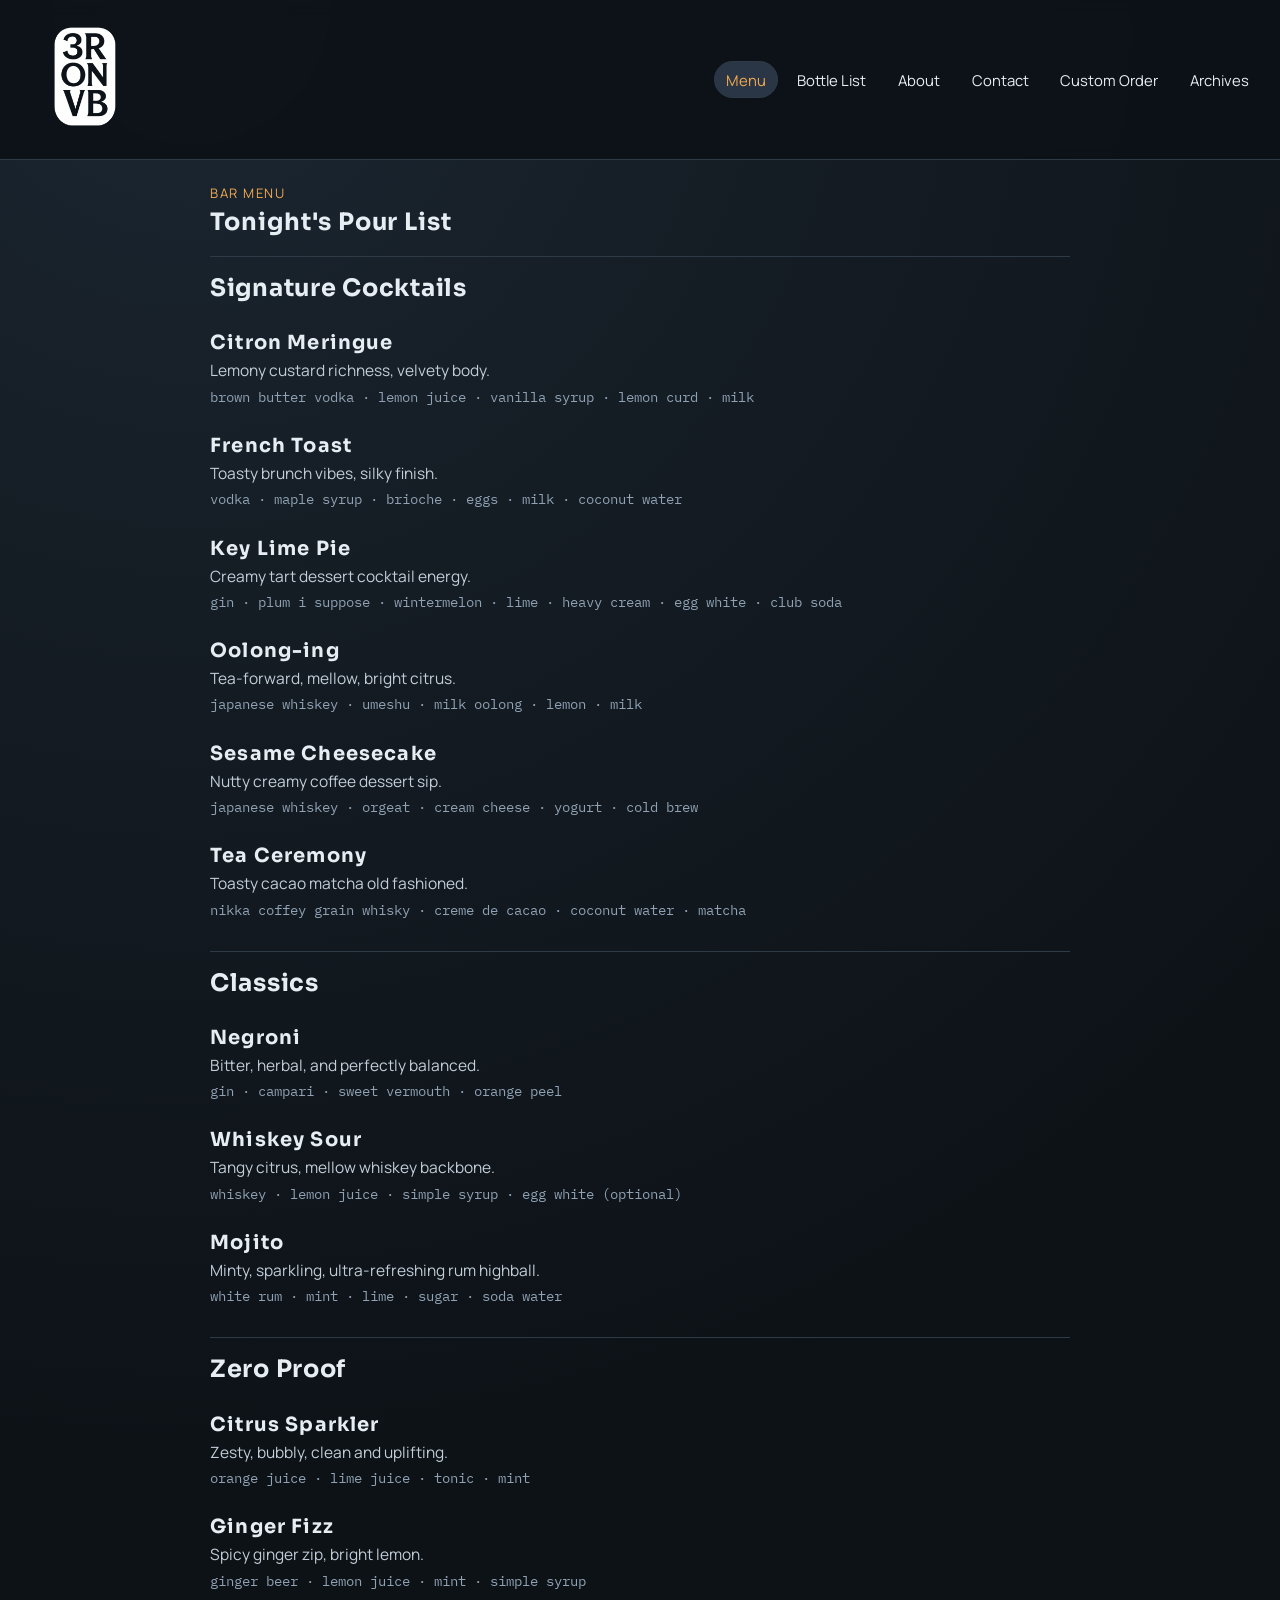
==== index.html @ d20ed1bb "initial menu website for 3rOnVb" ====
<!DOCTYPE html>
<html lang="en">
  <head>
    <meta charset="UTF-8" />
    <meta name="viewport" content="width=device-width, initial-scale=1.0" />
    <title>3R on VB | Menu</title>
    <link rel="stylesheet" href="styles.css?v=20260219" />
  </head>
  <body>
    <header class="site-header">
      <a class="brand" href="index.html"><img src="assets/3R_ON_VB_WHITE.png" alt="3R on VB" /></a>
      <button class="menu-toggle" type="button" aria-label="Toggle navigation" aria-expanded="false">
        <span></span>
        <span></span>
        <span></span>
      </button>
      <nav class="site-nav">
        <a class="active" href="index.html">Menu</a>
        <a href="bottle-list.html">Bottle List</a>
        <a href="about.html">About</a>
        <a href="contact.html">Contact</a>
        <a href="custom-order.html">Custom Order</a>
        <a href="archives.html">Archives</a>
      </nav>
    </header>

    <main class="page">
      <section class="hero">
        <p class="eyebrow">Bar Menu</p>
        <h1>Tonight's Pour List</h1>
      </section>

      <div id="menu-root"></div>
    </main>

    <script src="menu-data.js?v=20260219"></script>
    <script src="script.js?v=20260219"></script>
  </body>
</html>
---- styles.css ----
@import url("https://fonts.googleapis.com/css2?family=IBM+Plex+Mono:wght@400;500&family=Manrope:wght@400;500;700&family=Sora:wght@500;700&display=swap");

:root {
  --bg: #0d1217;
  --bg-glow: #151d25;
  --text: #e6edf3;
  --text-soft: #a9b5c2;
  --panel: #131b24;
  --accent: #f0a94f;
  --accent-soft: #2a3645;
  --line: #2f3a47;
  --chip: #1b2530;
}

* {
  box-sizing: border-box;
}

body {
  margin: 0;
  min-height: 100vh;
  font-family: "Manrope", sans-serif;
  color: var(--text);
  background: radial-gradient(circle at 15% 0%, #1c2732 0%, var(--bg-glow) 28%, var(--bg) 75%);
}

.site-header {
  position: sticky;
  top: 0;
  z-index: 20;
  display: flex;
  align-items: center;
  justify-content: flex-start;
  gap: 1.2rem;
  min-height: 106px;
  padding: 0.85rem 1.2rem;
  border-bottom: 1px solid var(--line);
  background: rgba(13, 18, 23, 0.92);
  backdrop-filter: blur(7px);
}

.brand {
  font-family: "Sora", "Manrope", sans-serif;
  color: var(--text);
  text-decoration: none;
  letter-spacing: 0.06em;
  text-transform: uppercase;
  font-weight: 700;
  white-space: nowrap;
  display: inline-flex;
  align-items: center;
}

.brand img {
  height: 132px;
  width: auto;
  display: block;
}

.menu-toggle {
  display: none;
  margin-left: auto;
  width: 42px;
  height: 42px;
  border: 1px solid var(--line);
  border-radius: 10px;
  background: transparent;
  color: var(--text);
  cursor: pointer;
  align-items: center;
  justify-content: center;
  flex-direction: column;
  gap: 5px;
}

.menu-toggle span {
  width: 19px;
  height: 2px;
  background: currentColor;
  border-radius: 99px;
}

.site-nav {
  margin-left: auto;
  display: flex;
  align-items: center;
  gap: 0.45rem;
  flex-wrap: wrap;
  justify-content: flex-end;
}

.site-nav a {
  font-family: "Manrope", sans-serif;
  text-decoration: none;
  color: var(--text);
  padding: 0.45rem 0.7rem;
  border-radius: 999px;
  border: 1px solid transparent;
  font-size: 0.93rem;
}

.site-nav a:hover,
.site-nav a.active {
  background: var(--accent-soft);
  color: var(--accent);
  border-color: var(--line);
}

.page {
  width: min(860px, 92vw);
  margin: 1.5rem auto 3rem;
}

.hero {
  margin-bottom: 1.2rem;
}

.eyebrow {
  margin: 0;
  text-transform: uppercase;
  letter-spacing: 0.12em;
  color: var(--accent);
  font-size: 0.82rem;
}

h1 {
  margin: 0.3rem 0 0.2rem;
  font-family: "Sora", "Manrope", sans-serif;
  letter-spacing: 0.04em;
}

.update-note {
  margin-top: 0.6rem;
  font-size: 0.92rem;
  color: var(--text-soft);
}

.update-note code {
  font-family: "IBM Plex Mono", monospace;
  color: var(--accent);
}

.menu-section,
.content-card {
  background: transparent;
  border: 0;
  border-top: 1px solid var(--line);
  border-radius: 0;
  padding: 1rem 0 0;
  margin-bottom: 1.15rem;
}

.menu-section h2 {
  margin: 0 0 0.85rem;
  font-family: "Sora", "Manrope", sans-serif;
  letter-spacing: 0.03em;
}

.drink-list {
  display: grid;
  gap: 0;
}

.drink-card {
  border: 0;
  border-radius: 0;
  padding: 0.85rem 0;
  background: transparent;
}

.drink-card:last-child {
  border-bottom: 0;
}

.drink-name {
  margin: 0 0 0.25rem;
  font-family: "Sora", "Manrope", sans-serif;
  letter-spacing: 0.06em;
  font-size: 1.22rem;
}

.drink-description {
  margin: 0 0 0.4rem;
  font-family: "Manrope", sans-serif;
  font-size: 0.97rem;
  color: #c3ced8;
}

.drink-ingredients {
  margin: 0;
  font-family: "IBM Plex Mono", monospace;
  font-size: 0.86rem;
  color: #8fa1b3;
}

.section-block {
  margin-bottom: 1.15rem;
}

.bottle-grid {
  display: grid;
  grid-template-columns: repeat(2, minmax(0, 1fr));
  gap: 1.2rem;
}

.bottle-column {
  background: transparent;
  border: 0;
  border-top: 1px solid var(--line);
  border-radius: 0;
  padding: 0.85rem 0 0;
}

.bottle-column h2 {
  margin: 0 0 0.6rem;
  font-family: "Sora", "Manrope", sans-serif;
  letter-spacing: 0.03em;
}

.liquor-type-list {
  display: grid;
  gap: 0.85rem;
}

.liquor-type {
  padding-bottom: 0.75rem;
}

.liquor-type:last-child {
  padding-bottom: 0;
}

.liquor-type h3 {
  margin: 0;
  padding: 0.1rem 0 0.35rem;
  font-family: "Sora", "Manrope", sans-serif;
  font-size: 1rem;
  letter-spacing: 0.02em;
  color: var(--accent);
}

.bottle-column ul {
  list-style: none;
  margin: 0;
  padding: 0;
  display: grid;
  gap: 0.1rem;
}

.bottle-column li {
  padding: 0.12rem 0;
  border: 0;
  border-radius: 0;
  background: transparent;
  color: #d5dfe8;
}

.bottle-column li:last-child {
  border-bottom: 0;
}

.order-form {
  display: grid;
  gap: 0.85rem;
}

.order-form label {
  display: grid;
  gap: 0.35rem;
  font-size: 0.95rem;
  font-family: "Manrope", sans-serif;
}

.order-form input,
.order-form textarea {
  width: 100%;
  border: 1px solid #455463;
  border-radius: 10px;
  padding: 0.6rem 0.7rem;
  font: inherit;
  color: var(--text);
  background: #17212b;
}

.order-form button {
  width: max-content;
  border: 0;
  border-radius: 999px;
  font-family: "Sora", "Manrope", sans-serif;
  background: var(--accent);
  color: #fff;
  padding: 0.65rem 1rem;
  font-weight: 700;
  cursor: pointer;
}

@media (max-width: 760px) {
  .site-header {
    align-items: center;
    gap: 0.8rem;
    flex-wrap: wrap;
    min-height: 53px;
    padding: 0.425rem 1.2rem;
  }

  .brand img {
    height: 66px;
  }

  .menu-toggle {
    display: inline-flex;
  }

  .site-nav {
    display: none;
    width: 100%;
    margin-left: 0;
    padding-top: 0.25rem;
    justify-content: flex-start;
    gap: 0.35rem;
  }

  .site-nav.open {
    display: flex;
  }

  .site-nav a {
    width: 100%;
    border-radius: 9px;
    padding: 0.55rem 0.65rem;
  }

  .bottle-grid {
    grid-template-columns: 1fr;
  }
}
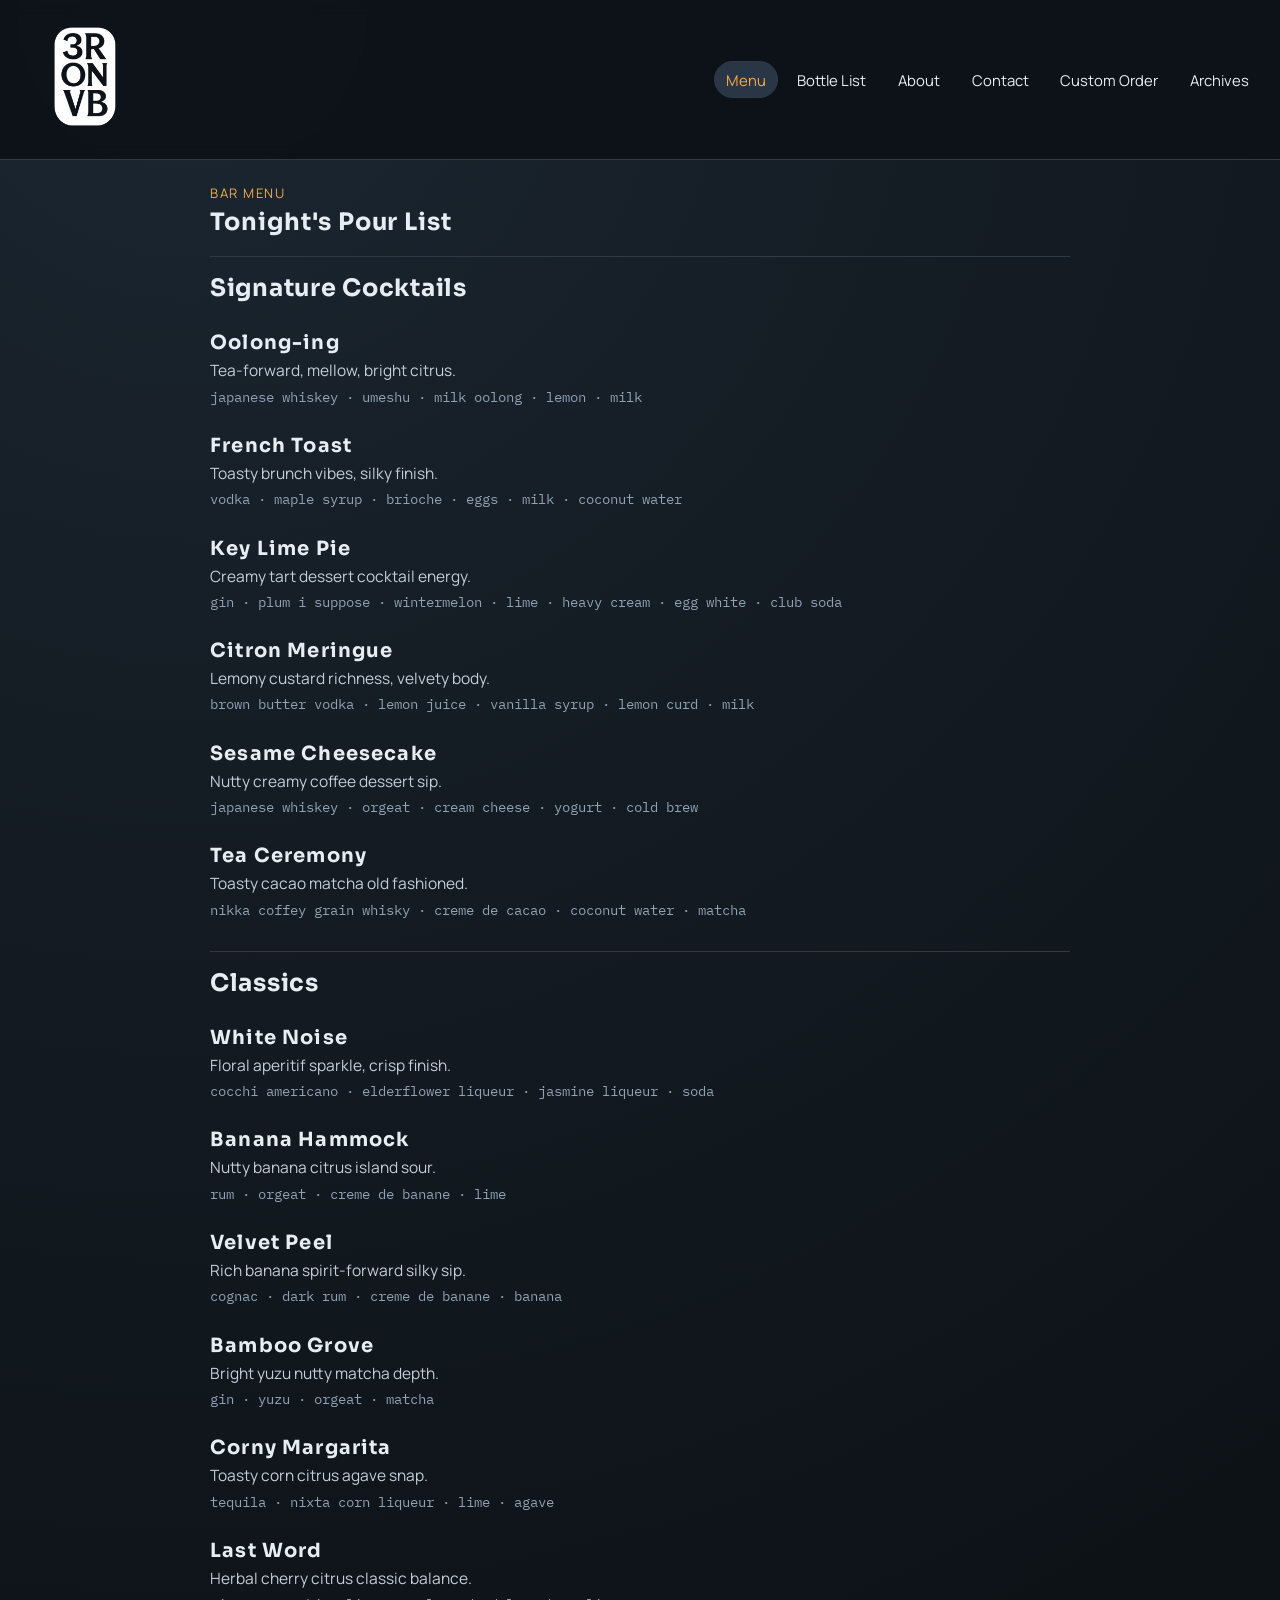
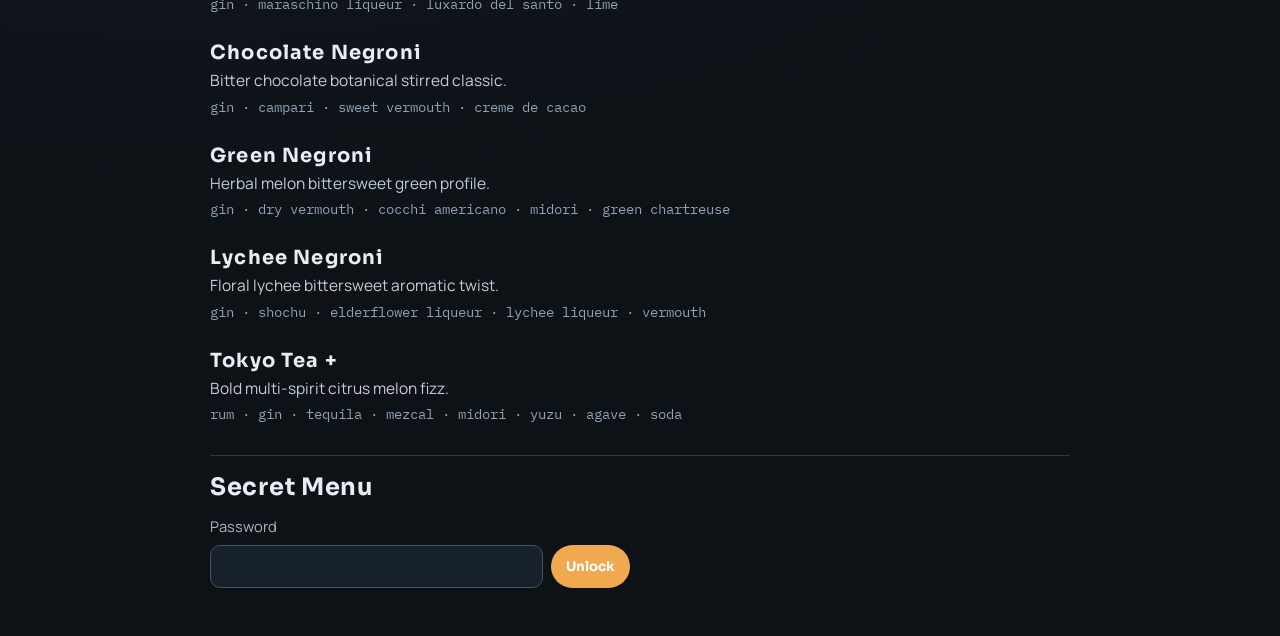
==== commit a92e16ff: "new features" ====
--- a/index.html
+++ b/index.html
@@ -5,6 +5,9 @@
     <meta name="viewport" content="width=device-width, initial-scale=1.0" />
     <title>3R on VB | Menu</title>
     <link rel="stylesheet" href="styles.css?v=20260219" />
+    <link rel="icon" type="image/png" media="(prefers-color-scheme: dark)" href="assets/3R_ON_VB_WHITE.png?v=20260219" />
+    <link rel="icon" type="image/png" media="(prefers-color-scheme: light)" href="assets/3R_ON_VB_BLACK.png?v=20260219" />
+    <link rel="apple-touch-icon" href="assets/3R_ON_VB_BLACK.png?v=20260219" />
   </head>
   <body>
     <header class="site-header">
@@ -31,6 +34,7 @@
       </section>
 
       <div id="menu-root"></div>
+      <div id="secret-menu-root"></div>
     </main>
 
     <script src="menu-data.js?v=20260219"></script>
--- a/styles.css
+++ b/styles.css
@@ -193,6 +193,53 @@
   color: #8fa1b3;
 }
 
+.secret-lock {
+  display: grid;
+  gap: 0.55rem;
+  max-width: 420px;
+}
+
+.secret-lock[hidden] {
+  display: none !important;
+}
+
+.secret-lock label {
+  font-size: 0.92rem;
+  color: var(--text-soft);
+}
+
+.secret-lock-row {
+  display: flex;
+  gap: 0.5rem;
+}
+
+.secret-lock-row input {
+  flex: 1;
+  border: 1px solid #455463;
+  border-radius: 10px;
+  padding: 0.6rem 0.7rem;
+  font: inherit;
+  color: var(--text);
+  background: #17212b;
+}
+
+.secret-lock-row button {
+  border: 0;
+  border-radius: 999px;
+  font-family: "Sora", "Manrope", sans-serif;
+  background: var(--accent);
+  color: #fff;
+  padding: 0.6rem 0.95rem;
+  font-weight: 700;
+  cursor: pointer;
+}
+
+.secret-error {
+  margin: 0;
+  color: #ff9f9f;
+  font-size: 0.9rem;
+}
+
 .section-block {
   margin-bottom: 1.15rem;
 }
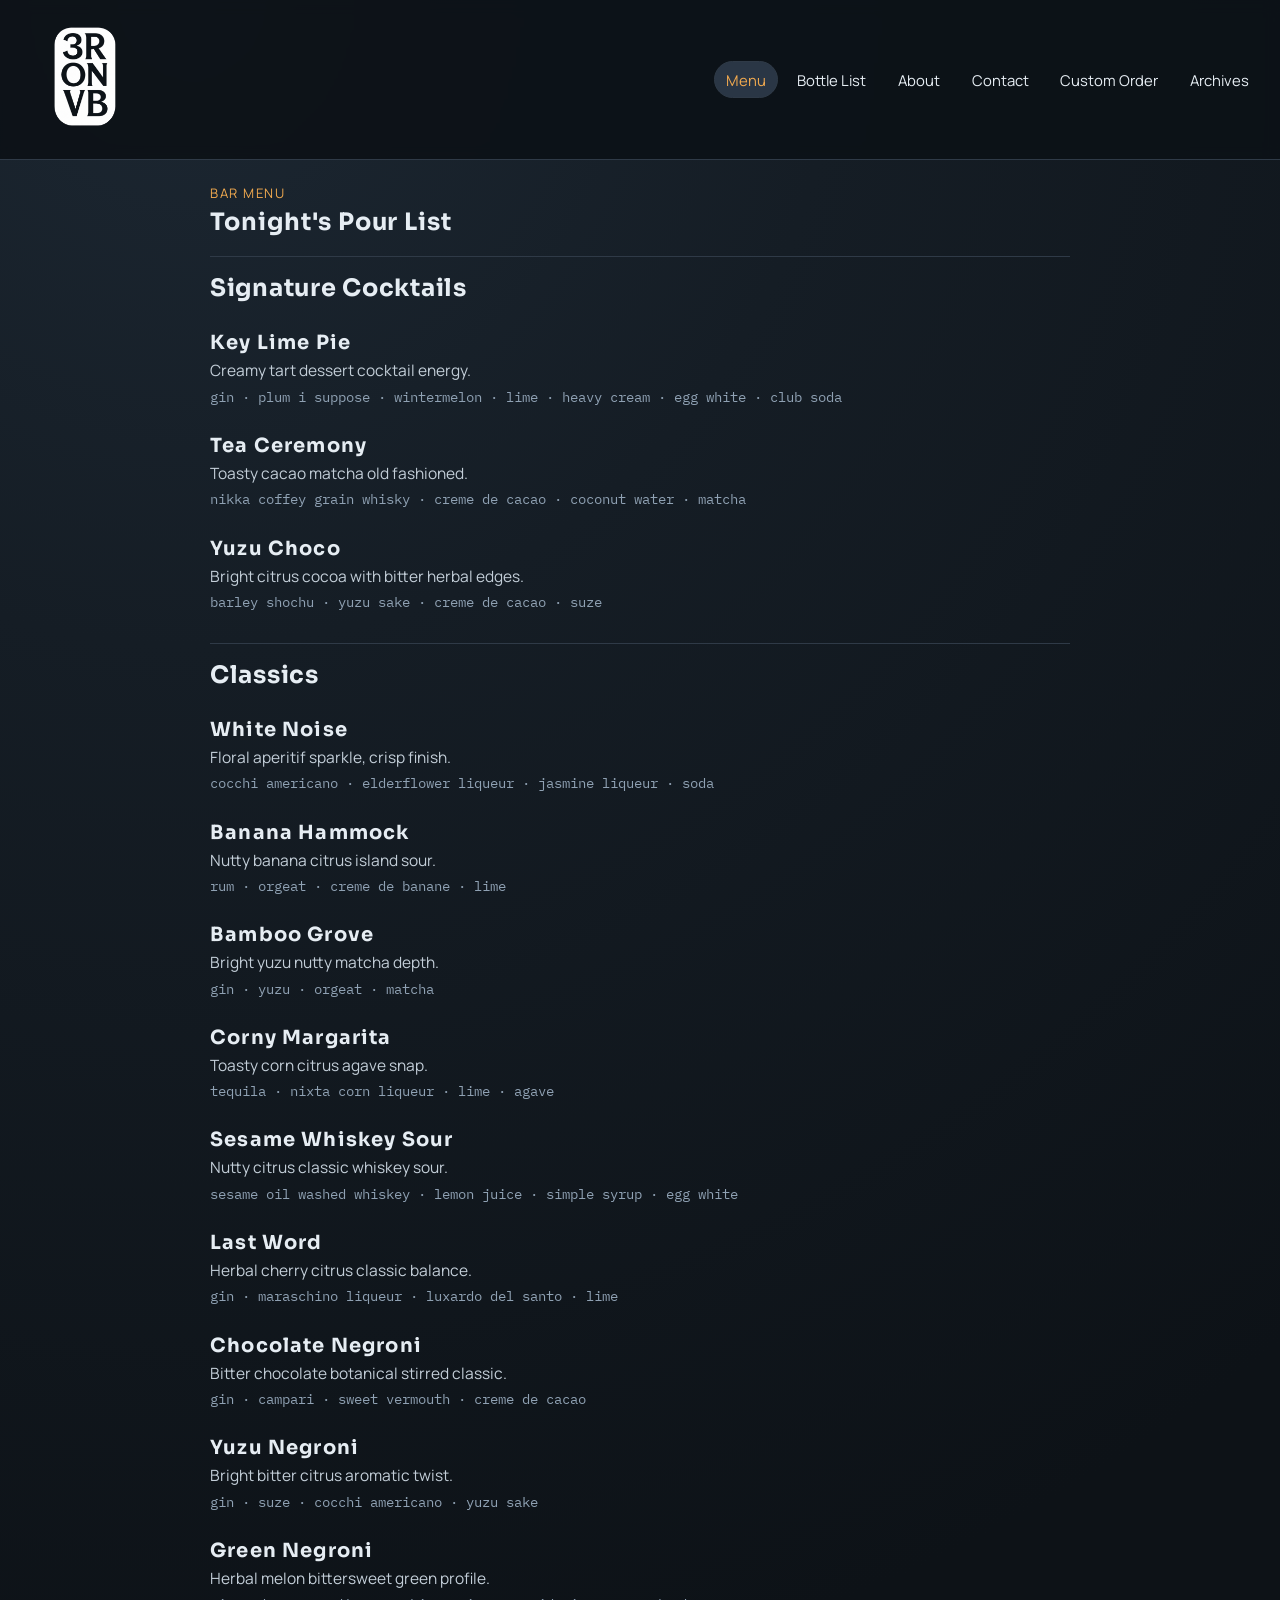
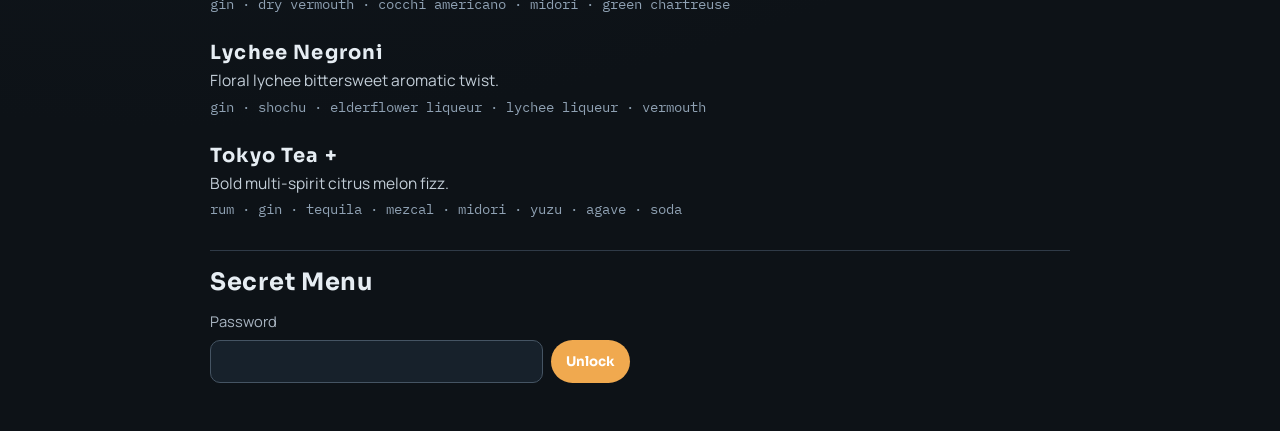
==== commit 332758dc: "updatemenu" ====
--- a/index.html
+++ b/index.html
@@ -37,7 +37,7 @@
       <div id="secret-menu-root"></div>
     </main>
 
-    <script src="menu-data.js?v=20260219"></script>
-    <script src="script.js?v=20260219"></script>
+    <script src="menu-data.js?v=20260529"></script>
+    <script src="script.js?v=20260529"></script>
   </body>
 </html>
